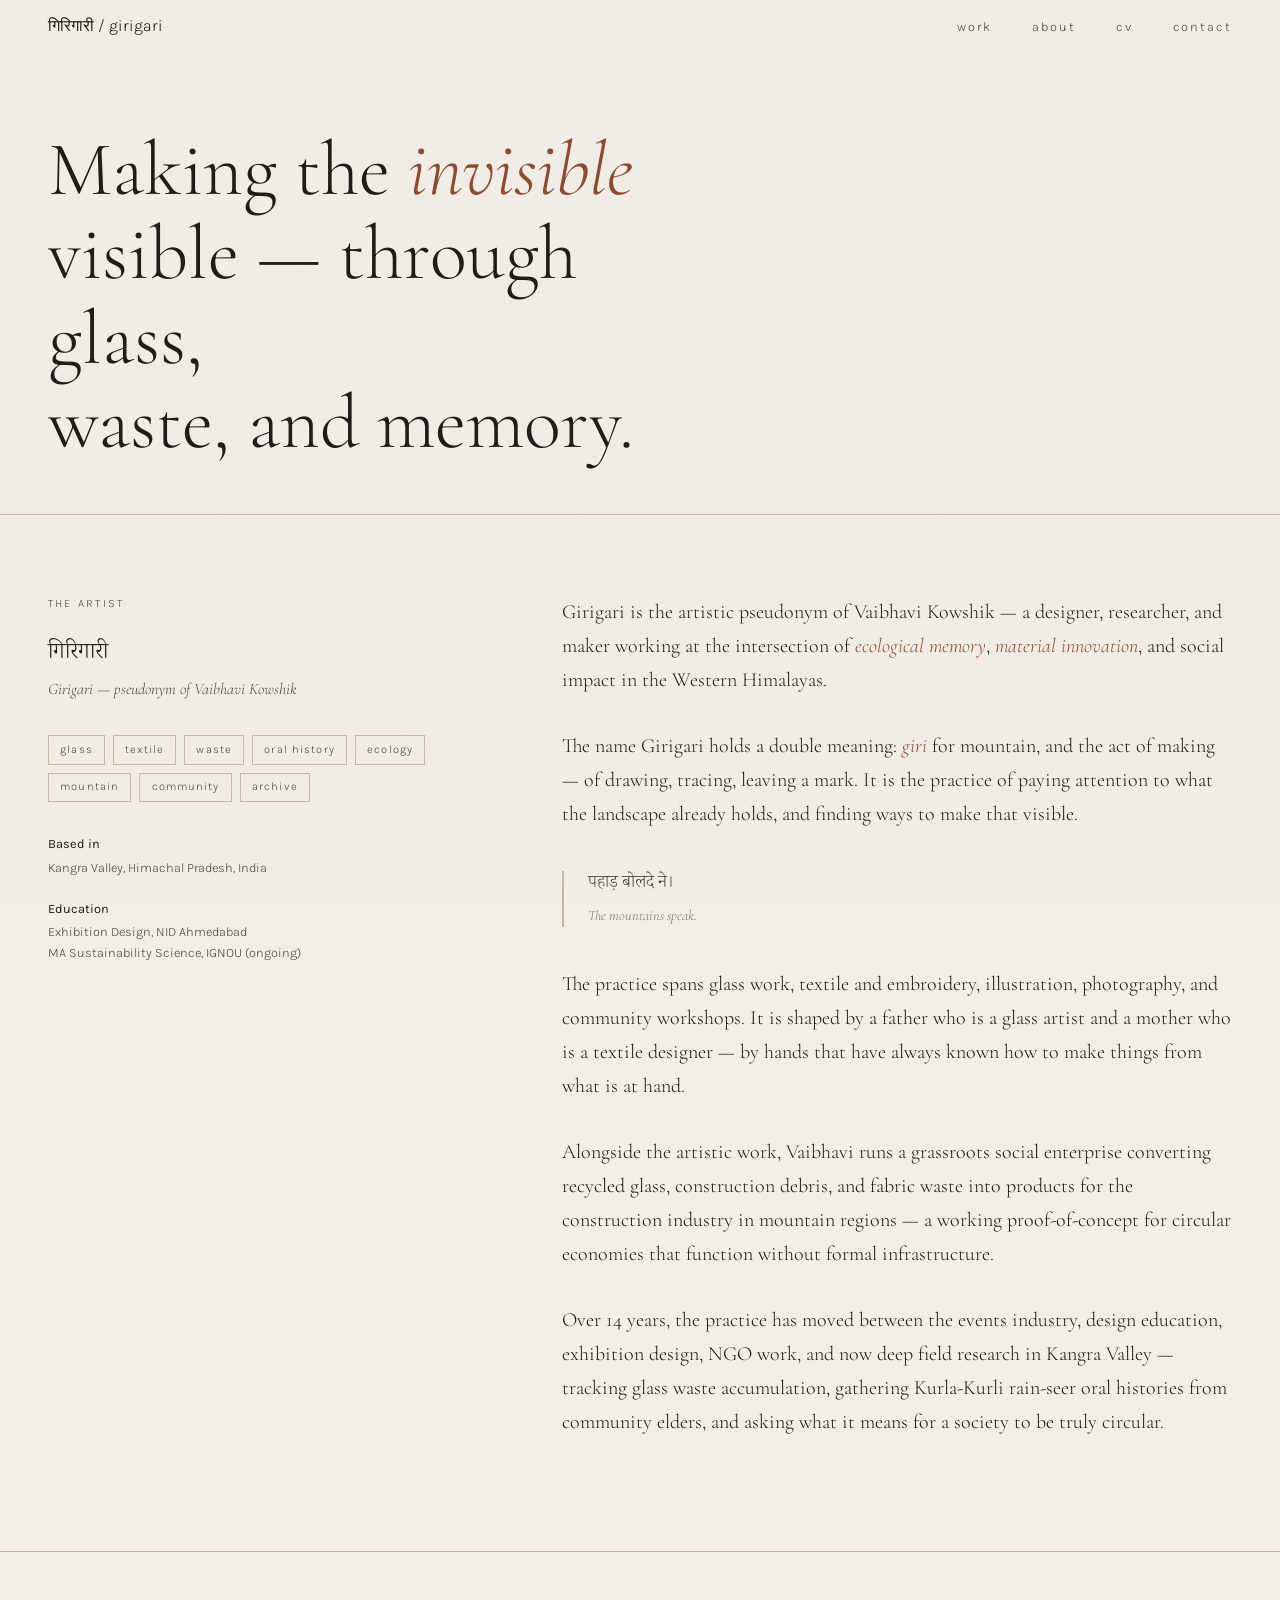
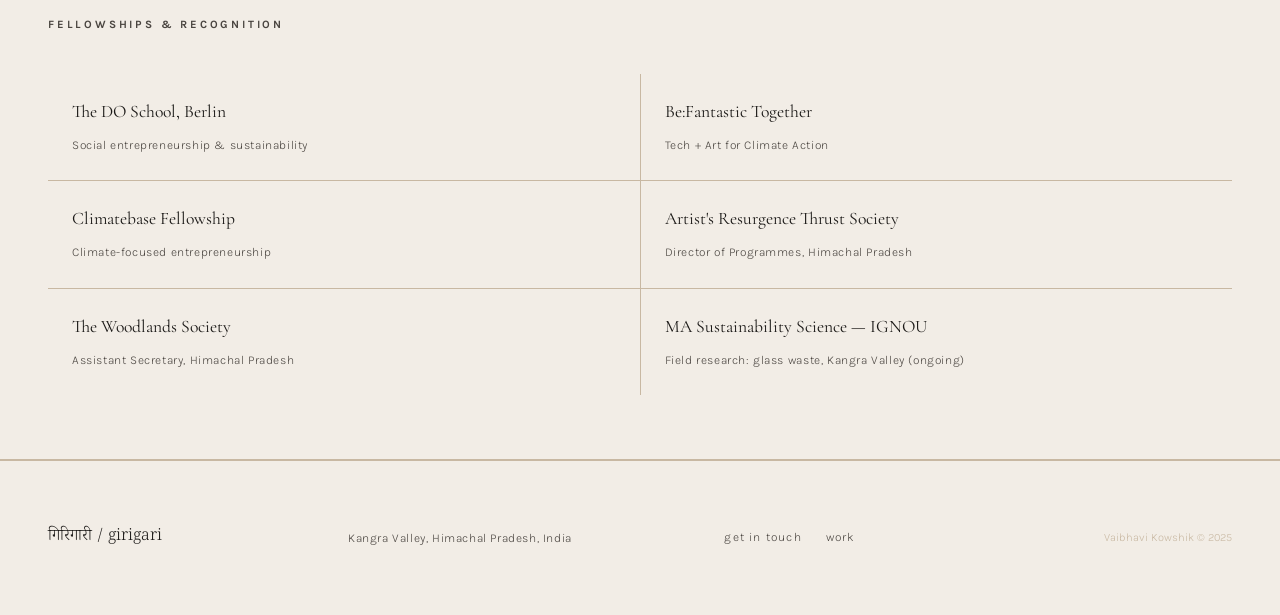
==== about.html @ 3e457ad9 "Update about.html" ====
<!DOCTYPE html>
<html lang="en">
<head>
  <meta charset="UTF-8" />
  <meta name="viewport" content="width=device-width, initial-scale=1.0" />
  <title>About — Girigari</title>
  <link rel="stylesheet" href="style.css" />
  <link rel="preconnect" href="https://fonts.googleapis.com">
  <link href="https://fonts.googleapis.com/css2?family=Cormorant+Garamond:ital,wght@0,300;0,400;1,300;1,400&family=Karla:wght@300;400&family=Noto+Serif+Devanagari:wght@300;400&display=swap" rel="stylesheet">
  <style>
    .about-hero {
      min-height: 50vh;
      display: flex;
      align-items: flex-end;
      padding: 8rem 3rem 3rem;
      border-bottom: 1px solid var(--sand);
    }

    .about-hero h1 {
      font-family: var(--font-serif);
      font-weight: 300;
      font-size: clamp(2.5rem, 6vw, 5rem);
      line-height: 1.1;
      max-width: 700px;
    }

    .about-hero h1 em {
      font-style: italic;
      color: var(--rust);
    }

    .about-body {
      display: grid;
      grid-template-columns: 1fr 1.6fr;
      gap: 6rem;
      padding: 5rem 3rem;
      border-bottom: 1px solid var(--sand);
    }

    .about-sidebar {
      position: sticky;
      top: 6rem;
      height: fit-content;
    }

    .about-sidebar-label {
      font-size: 0.7rem;
      letter-spacing: 0.2em;
      text-transform: uppercase;
      color: var(--ink-light);
      margin-bottom: 1.5rem;
    }

    .about-sidebar-name {
      font-family: var(--font-devanagari);
      font-size: 1.4rem;
      color: var(--ink);
      margin-bottom: 0.3rem;
    }

    .about-sidebar-name-en {
      font-family: var(--font-serif);
      font-style: italic;
      font-size: 1rem;
      color: var(--ink-light);
      margin-bottom: 2rem;
    }

    .about-sidebar-tags {
      display: flex;
      flex-wrap: wrap;
      gap: 0.5rem;
      margin-bottom: 2rem;
    }

    .tag {
      font-size: 0.7rem;
      letter-spacing: 0.1em;
      padding: 0.3rem 0.7rem;
      border: 1px solid var(--sand);
      color: var(--ink-light);
    }

    .about-sidebar-location {
      font-size: 0.8rem;
      color: var(--ink-light);
      line-height: 1.6;
    }

    .about-sidebar-location strong {
      display: block;
      font-weight: 400;
      color: var(--ink);
      margin-bottom: 0.2rem;
    }

    .about-content p {
      font-family: var(--font-serif);
      font-size: 1.25rem;
      font-weight: 300;
      line-height: 1.7;
      color: var(--ink);
      margin-bottom: 2rem;
    }

    .about-content p em {
      font-style: italic;
      color: var(--rust);
    }

    .about-content .pahari-aside {
      border-left: 2px solid var(--sand);
      padding-left: 1.5rem;
      margin: 2.5rem 0;
    }

    .about-content .pahari-aside .pahari {
      font-size: 1.1rem;
    }

    .fellowships {
      padding: 4rem 3rem;
      border-bottom: 1px solid var(--sand);
    }

    .fellowships h2 {
      font-family: var(--font-sans);
      font-size: 0.7rem;
      letter-spacing: 0.25em;
      text-transform: uppercase;
      color: var(--ink-light);
      margin-bottom: 2.5rem;
    }

    .fellowship-list {
      list-style: none;
      display: grid;
      grid-template-columns: repeat(2, 1fr);
      gap: 1px;
      background: var(--sand);
    }

    .fellowship-list li {
      background: var(--cream);
      padding: 1.5rem;
    }

    .fellowship-list li strong {
      display: block;
      font-family: var(--font-serif);
      font-size: 1.1rem;
      font-weight: 400;
      margin-bottom: 0.3rem;
    }

    .fellowship-list li span {
      font-size: 0.75rem;
      color: var(--ink-light);
      letter-spacing: 0.05em;
    }

    @media (max-width: 900px) {
      .about-hero { padding: 7rem 1.5rem 3rem; }
      .about-body {
        grid-template-columns: 1fr;
        gap: 3rem;
        padding: 3rem 1.5rem;
      }
      .about-sidebar { position: static; }
      .fellowships { padding: 3rem 1.5rem; }
      .fellowship-list { grid-template-columns: 1fr; }
    }
  </style>
</head>
<body>

  <div class="grain"></div>

  <nav>
    <a href="index.html" class="nav-logo">गिरिगारी / girigari</a>
    <ul class="nav-links">
      <li><a href="work.html">work</a></li>
      <li><a href="about.html">about</a></li>
      <li><a href="cv.html">cv</a></li>
      <li><a href="contact.html">contact</a></li>
    </ul>
  </nav>

  <section class="about-hero">
    <h1>
      Making the <em>invisible</em><br/>
      visible — through glass,<br/>
      waste, and memory.
    </h1>
  </section>

  <section class="about-body">
    <div class="about-sidebar reveal">
      <p class="about-sidebar-label">the artist</p>
      <p class="about-sidebar-name">गिरिगारी</p>
      <p class="about-sidebar-name-en">Girigari — pseudonym of Vaibhavi Kowshik</p>
      <div class="about-sidebar-tags">
        <span class="tag">glass</span>
        <span class="tag">textile</span>
        <span class="tag">waste</span>
        <span class="tag">oral history</span>
        <span class="tag">ecology</span>
        <span class="tag">mountain</span>
        <span class="tag">community</span>
        <span class="tag">archive</span>
      </div>
      <div class="about-sidebar-location">
        <strong>Based in</strong>
        Kangra Valley, Himachal Pradesh, India
        <br/><br/>
        <strong>Education</strong>
        Exhibition Design, NID Ahmedabad<br/>
        MA Sustainability Science, IGNOU (ongoing)
      </div>
    </div>

    <div class="about-content reveal">
      <p>
        Girigari is the artistic pseudonym of Vaibhavi Kowshik — a designer, 
        researcher, and maker working at the intersection of <em>ecological memory</em>, 
        <em>material innovation</em>, and social impact in the Western Himalayas.
      </p>

      <p>
        The name Girigari holds a double meaning: <em>giri</em> for mountain, 
        and the act of making — of drawing, tracing, leaving a mark. 
        It is the practice of paying attention to what the landscape already holds, 
        and finding ways to make that visible.
      </p>

      <div class="pahari-aside">
        <span class="pahari">पहाड़ बोलदे ने।</span>
        <span class="pahari-trans">The mountains speak.</span>
      </div>

      <p>
        The practice spans glass work, textile and embroidery, illustration, 
        photography, and community workshops. It is shaped by a father who is 
        a glass artist and a mother who is a textile designer — by hands that 
        have always known how to make things from what is at hand.
      </p>

      <p>
        Alongside the artistic work, Vaibhavi runs a grassroots social enterprise 
        converting recycled glass, construction debris, and fabric waste into 
        products for the construction industry in mountain regions — a working 
        proof-of-concept for circular economies that function without formal infrastructure.
      </p>

      <p>
        Over 14 years, the practice has moved between the events industry, 
        design education, exhibition design, NGO work, and now deep field research 
        in Kangra Valley — tracking glass waste accumulation, gathering Kurla-Kurli 
        rain-seer oral histories from community elders, and asking what it means 
        for a society to be truly circular.
      </p>
    </div>
  </section>

  <section class="fellowships reveal">
    <h2>fellowships & recognition</h2>
    <ul class="fellowship-list">
      <li>
        <strong>The DO School, Berlin</strong>
        <span>Social entrepreneurship & sustainability</span>
      </li>
      <li>
        <strong>Be:Fantastic Together</strong>
        <span>Tech + Art for Climate Action</span>
      </li>
      <li>
        <strong>Climatebase Fellowship</strong>
        <span>Climate-focused entrepreneurship</span>
      </li>
      <li>
        <strong>Artist's Resurgence Thrust Society</strong>
        <span>Director of Programmes, Himachal Pradesh</span>
      </li>
      <li>
        <strong>The Woodlands Society</strong>
        <span>Assistant Secretary, Himachal Pradesh</span>
      </li>
      <li>
        <strong>MA Sustainability Science — IGNOU</strong>
        <span>Field research: glass waste, Kangra Valley (ongoing)</span>
      </li>
    </ul>
  </section>

  <footer>
    <div class="footer-inner">
      <p class="footer-name">गिरिगारी / girigari</p>
      <p class="footer-location">Kangra Valley, Himachal Pradesh, India</p>
      <div class="footer-links">
        <a href="contact.html">get in touch</a>
        <a href="work.html">work</a>
      </div>
      <p class="footer-note">Vaibhavi Kowshik © 2025</p>
    </div>
  </footer>

  <script src="main.js"></script>
</body>
</html>
---- style.css ----
/* ============================================
   GIRIGARI — Handmade, textured, not corporate
   ============================================ */

:root {
  --cream: #f2ede6;
  --ink: #1c1a18;
  --ink-light: #4a4540;
  --rust: #8b4a2f;
  --sage: #6b7c5e;
  --sand: #c8b8a2;
  --glass: rgba(200, 184, 162, 0.15);
  --font-serif: 'Cormorant Garamond', Georgia, serif;
  --font-sans: 'Karla', sans-serif;
  --font-devanagari: 'Noto Serif Devanagari', serif;
}

/* ---- Reset ---- */
*, *::before, *::after { box-sizing: border-box; margin: 0; padding: 0; }
html { scroll-behavior: smooth; }

body {
  background: var(--cream);
  color: var(--ink);
  font-family: var(--font-sans);
  font-weight: 300;
  line-height: 1.6;
  overflow-x: hidden;
}

a { color: inherit; text-decoration: none; }
img { max-width: 100%; display: block; }

/* ---- Grain overlay ---- */
.grain {
  position: fixed;
  inset: 0;
  pointer-events: none;
  z-index: 98;
  opacity: 0.04;
  background-image: url("data:image/svg+xml,%3Csvg viewBox='0 0 200 200' xmlns='http://www.w3.org/2000/svg'%3E%3Cfilter id='n'%3E%3CfeTurbulence type='fractalNoise' baseFrequency='0.9' numOctaves='4' stitchTiles='stitch'/%3E%3C/filter%3E%3Crect width='100%25' height='100%25' filter='url(%23n)'/%3E%3C/svg%3E");
  background-size: 180px 180px;
}

/* ---- Navigation ---- */
nav {
  position: fixed;
  top: 0;
  left: 0;
  right: 0;
  z-index: 100;
  display: flex;
  align-items: center;
  justify-content: space-between;
  padding: 0.8rem 3rem;
}

.nav-logo {
  display: flex;
  align-items: center;
  line-height: 1;
}

.nav-logo img {
  height: 48px;
  width: auto;
  display: block;
  margin-right: 1rem;
}

.nav-links {
  list-style: none;
  display: flex;
  gap: 2.5rem;
}

.nav-links a {
  font-size: 0.8rem;
  letter-spacing: 0.15em;
  text-transform: lowercase;
  color: var(--ink-light);
  transition: color 0.2s;
  position: relative;
}

.nav-links a::after {
  content: '';
  position: absolute;
  bottom: -2px;
  left: 0;
  width: 0;
  height: 1px;
  background: var(--rust);
  transition: width 0.3s ease;
}

.nav-links a:hover { color: var(--ink); }
.nav-links a:hover::after { width: 100%; }

/* ---- Hero ---- */
.hero {
  min-height: 100vh;
  display: flex;
  align-items: flex-end;
  padding: 0 3rem 4rem;
  position: relative;
  border-bottom: 1px solid var(--sand);
}

/* Subtle hand-drawn border feel */
.hero::before {
  content: '';
  position: absolute;
  top: 6rem;
  right: 3rem;
  width: 1px;
  height: 40vh;
  background: linear-gradient(to bottom, transparent, var(--sand), transparent);
}

.hero-text {
  max-width: 700px;
}

.hero-kicker {
  font-family: var(--font-sans);
  font-size: 0.75rem;
  letter-spacing: 0.2em;
  text-transform: uppercase;
  color: var(--rust);
  margin-bottom: 1.5rem;
  opacity: 0;
  animation: fadeUp 0.8s 0.2s forwards;
}

.hero-title {
  font-family: var(--font-serif);
  font-weight: 300;
  font-size: clamp(3.5rem, 8vw, 7rem);
  line-height: 1.05;
  letter-spacing: -0.01em;
  color: var(--ink);
  margin-bottom: 2rem;
  opacity: 0;
  animation: fadeUp 0.8s 0.4s forwards;
}

.hero-title em {
  font-style: italic;
  color: var(--rust);
}

.hero-pahari {
  opacity: 0;
  animation: fadeUp 0.8s 0.6s forwards;
}

.pahari {
  display: block;
  font-family: var(--font-devanagari);
  font-size: 1.2rem;
  color: var(--ink-light);
  margin-bottom: 0.3rem;
}

.pahari-trans {
  display: block;
  font-family: var(--font-serif);
  font-style: italic;
  font-size: 0.9rem;
  color: var(--ink-light);
  opacity: 0.7;
}

.hero-scroll {
  position: absolute;
  bottom: 4rem;
  right: 3rem;
  display: flex;
  flex-direction: column;
  align-items: center;
  gap: 0.8rem;
  opacity: 0;
  animation: fadeUp 0.8s 1s forwards;
}

.hero-scroll span {
  font-size: 0.65rem;
  letter-spacing: 0.2em;
  text-transform: uppercase;
  color: var(--ink-light);
  writing-mode: vertical-rl;
}

.scroll-line {
  width: 1px;
  height: 60px;
  background: linear-gradient(to bottom, var(--sand), transparent);
  animation: scrollPulse 2s ease-in-out infinite;
}

/* ---- Intro ---- */
.intro {
  padding: 6rem 3rem;
  display: flex;
  justify-content: flex-end;
  border-bottom: 1px solid var(--sand);
}

.intro-inner {
  max-width: 520px;
}

.intro-body {
  font-family: var(--font-serif);
  font-size: 1.5rem;
  font-weight: 300;
  line-height: 1.5;
  color: var(--ink);
  margin-bottom: 2rem;
}

.intro-body em {
  font-style: italic;
  color: var(--rust);
}

.link-arrow {
  font-size: 0.8rem;
  letter-spacing: 0.1em;
  color: var(--ink-light);
  border-bottom: 1px solid var(--sand);
  padding-bottom: 2px;
  transition: color 0.2s, border-color 0.2s;
}

.link-arrow:hover {
  color: var(--rust);
  border-color: var(--rust);
}

/* ---- Featured Work ---- */
.featured {
  padding: 5rem 3rem;
}

.section-label {
  font-family: var(--font-sans);
  font-size: 0.7rem;
  letter-spacing: 0.25em;
  text-transform: uppercase;
  color: var(--ink-light);
  margin-bottom: 3rem;
}

.work-grid {
  display: grid;
  grid-template-columns: repeat(3, 1fr);
  grid-template-rows: auto;
  gap: 1.5px;
  background: var(--sand);
}

.work-card {
  background: var(--cream);
  display: flex;
  flex-direction: column;
  transition: background 0.3s;
  cursor: pointer;
}

.work-card:hover {
  background: #ede8e0;
}

.work-card--large {
  grid-column: span 2;
}

.work-card-img {
  aspect-ratio: 16/9;
  position: relative;
  overflow: hidden;
}

.work-card--large .work-card-img {
  aspect-ratio: 21/9;
}

.work-card-texture {
  position: absolute;
  inset: 0;
  background-image: url("data:image/svg+xml,%3Csvg viewBox='0 0 200 200' xmlns='http://www.w3.org/2000/svg'%3E%3Cfilter id='n'%3E%3CfeTurbulence type='fractalNoise' baseFrequency='0.65' numOctaves='3' stitchTiles='stitch'/%3E%3C/filter%3E%3Crect width='100%25' height='100%25' filter='url(%23n)' opacity='0.15'/%3E%3C/svg%3E");
  background-size: 150px;
  mix-blend-mode: multiply;
}

.work-card-tag {
  position: absolute;
  bottom: 1rem;
  left: 1rem;
  font-size: 0.65rem;
  letter-spacing: 0.15em;
  text-transform: uppercase;
  color: var(--ink);
  background: rgba(242, 237, 230, 0.85);
  padding: 0.25rem 0.6rem;
  backdrop-filter: blur(4px);
}

.work-card-body {
  padding: 1.5rem;
  border-top: 1px solid var(--sand);
  flex: 1;
}

.work-card-body h3 {
  font-family: var(--font-serif);
  font-weight: 400;
  font-size: 1.3rem;
  margin-bottom: 0.5rem;
  color: var(--ink);
}

.work-card-body p {
  font-size: 0.85rem;
  color: var(--ink-light);
  line-height: 1.5;
  margin-bottom: 1rem;
}

.work-year {
  font-size: 0.7rem;
  letter-spacing: 0.1em;
  color: var(--rust);
  opacity: 0.8;
}

/* ---- Pahari Interlude ---- */
.interlude {
  padding: 7rem 3rem;
  text-align: center;
  border-top: 1px solid var(--sand);
  border-bottom: 1px solid var(--sand);
  position: relative;
  overflow: hidden;
}

.interlude::before {
  content: '◦';
  position: absolute;
  font-size: 20rem;
  color: var(--sand);
  top: 50%;
  left: 50%;
  transform: translate(-50%, -50%);
  line-height: 1;
  pointer-events: none;
  opacity: 0.3;
}

.interlude-pahari {
  font-family: var(--font-devanagari);
  font-size: clamp(1.5rem, 3vw, 2.5rem);
  color: var(--ink);
  margin-bottom: 0.8rem;
  position: relative;
}

.interlude-trans {
  font-family: var(--font-serif);
  font-style: italic;
  font-size: 1.1rem;
  color: var(--ink-light);
  opacity: 0.7;
  position: relative;
}

/* ---- Footer ---- */
footer {
  padding: 4rem 3rem;
  border-top: 1px solid var(--sand);
}

.footer-inner {
  display: grid;
  grid-template-columns: 1fr 1fr 1fr 1fr;
  align-items: center;
  gap: 1rem;
}

.footer-name {
  font-family: var(--font-devanagari);
  font-size: 1rem;
  color: var(--ink);
}

.footer-location {
  font-size: 0.75rem;
  color: var(--ink-light);
  letter-spacing: 0.05em;
}

.footer-links {
  display: flex;
  gap: 1.5rem;
  justify-content: center;
}

.footer-links a {
  font-size: 0.75rem;
  letter-spacing: 0.1em;
  color: var(--ink-light);
  border-bottom: 1px solid transparent;
  transition: color 0.2s, border-color 0.2s;
}

.footer-links a:hover {
  color: var(--rust);
  border-color: var(--rust);
}

.footer-note {
  font-size: 0.7rem;
  color: var(--sand);
  text-align: right;
}

/* ---- Animations ---- */
@keyframes fadeUp {
  from { opacity: 0; transform: translateY(20px); }
  to   { opacity: 1; transform: translateY(0); }
}

@keyframes scrollPulse {
  0%, 100% { opacity: 0.4; transform: scaleY(1); }
  50%       { opacity: 1;   transform: scaleY(1.1); }
}

/* Scroll reveal */
.reveal {
  opacity: 0;
  transform: translateY(30px);
  transition: opacity 0.7s ease, transform 0.7s ease;
}

.reveal.visible {
  opacity: 1;
  transform: translateY(0);
}

/* ---- Responsive ---- */
@media (max-width: 900px) {
  nav { padding: 1.2rem 1.5rem; }

  .hero { padding: 0 1.5rem 4rem; }
  .hero-scroll { right: 1.5rem; }

  .intro { padding: 4rem 1.5rem; justify-content: flex-start; }
  .featured { padding: 4rem 1.5rem; }

  .work-grid {
    grid-template-columns: 1fr;
  }
  .work-card--large { grid-column: span 1; }

  .footer-inner {
    grid-template-columns: 1fr 1fr;
    row-gap: 1.5rem;
  }

  .footer-note { text-align: left; }
}

@media (max-width: 600px) {
  .hero-title { font-size: clamp(2.8rem, 12vw, 4rem); }
  .nav-links { gap: 1.2rem; }
  .interlude { padding: 5rem 1.5rem; }
  footer { padding: 3rem 1.5rem; }
  .footer-inner { grid-template-columns: 1fr; }
}
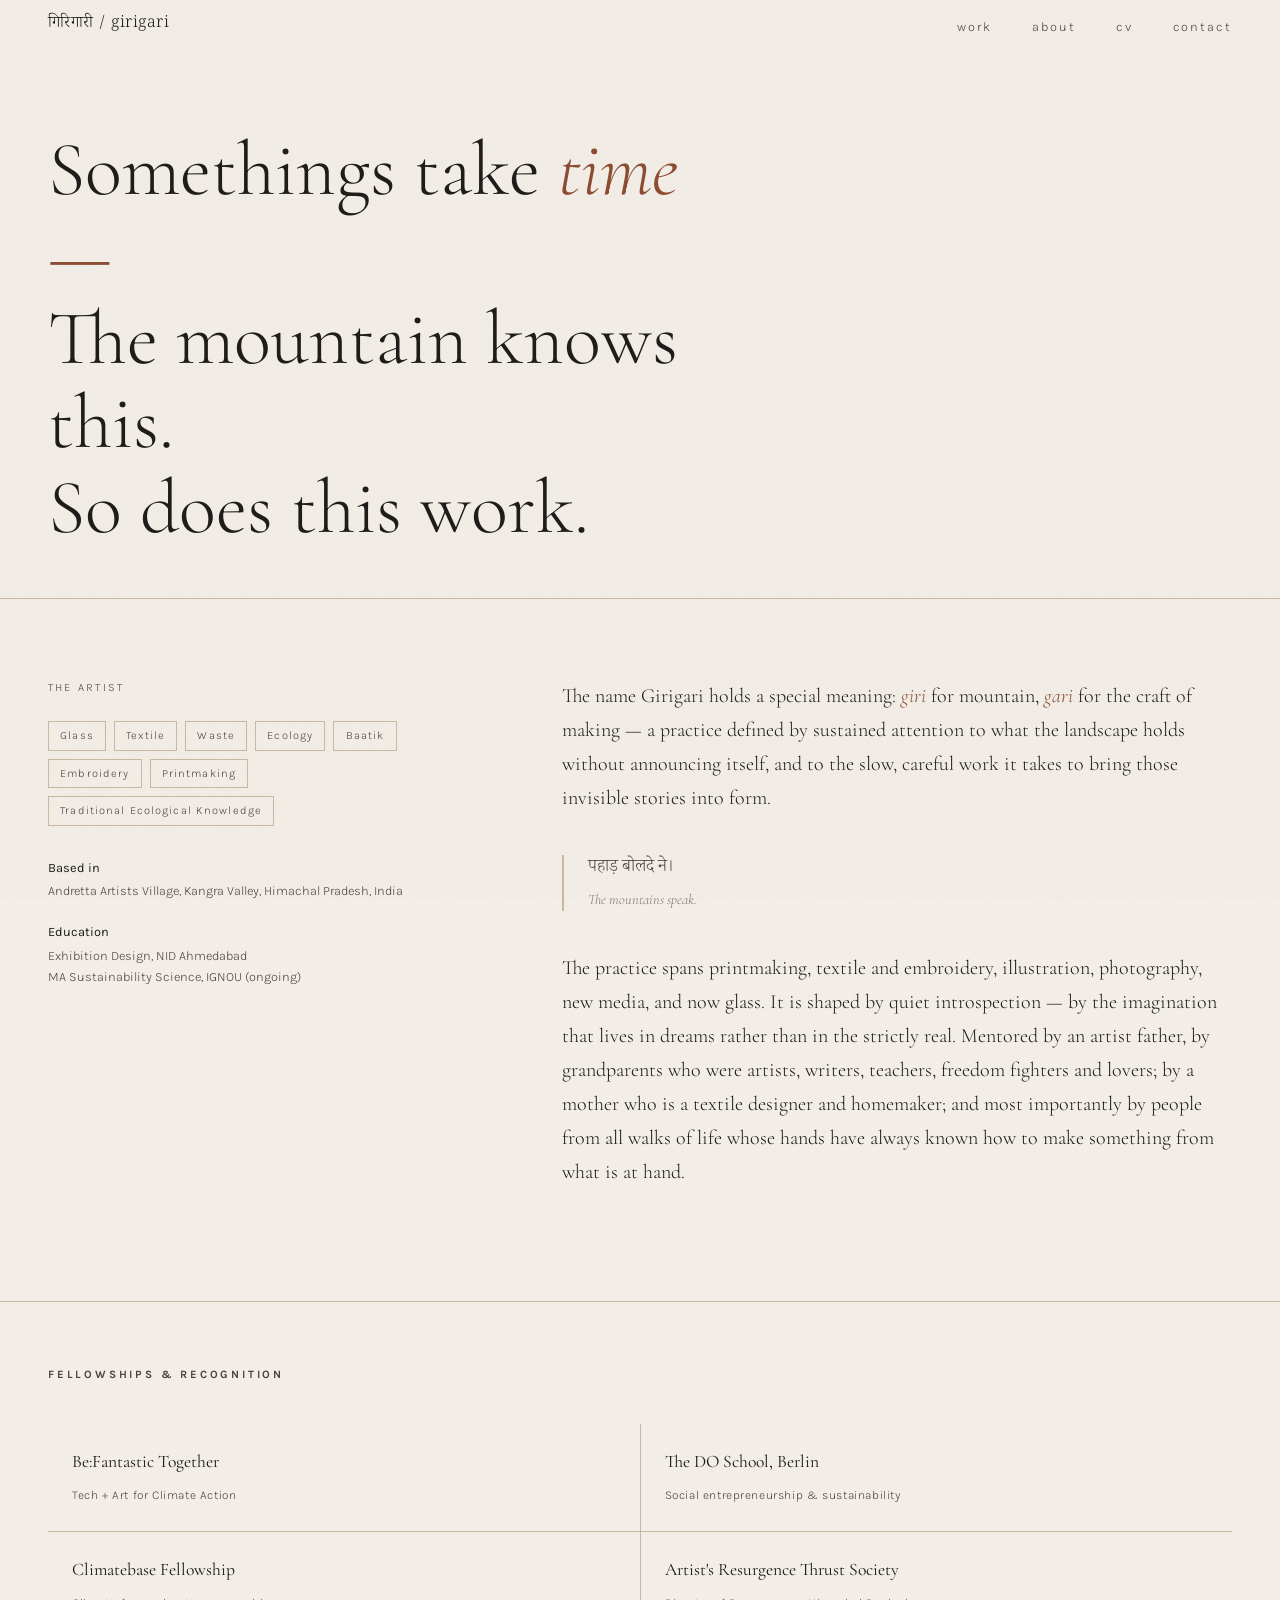
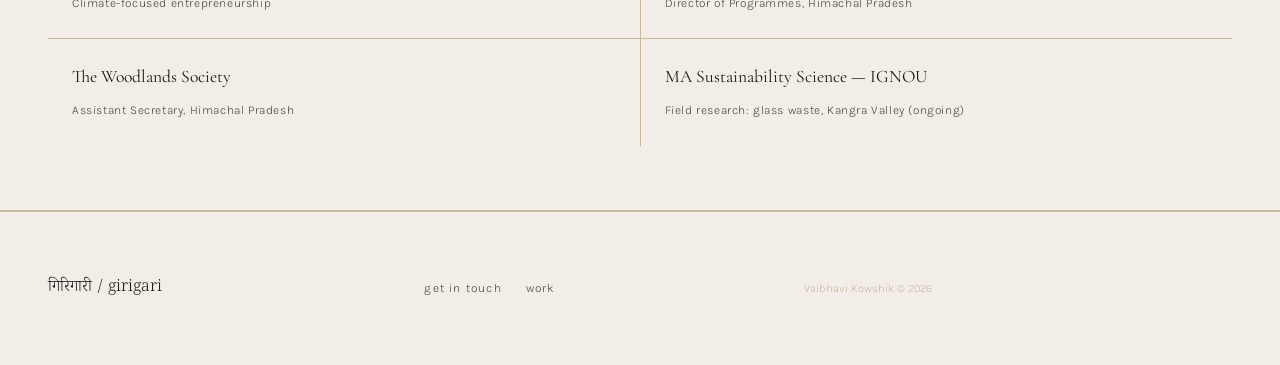
==== commit 92dee93c: "Update about.html" ====
--- a/about.html
+++ b/about.html
@@ -188,30 +188,28 @@
 
   <section class="about-hero">
     <h1>
-      Making the <em>invisible</em><br/>
-      visible — through glass,<br/>
-      waste, and memory.
+      Somethings take <em>time — </em><br/>
+      The mountain knows this.<br/>
+      So does this work.
     </h1>
   </section>
 
   <section class="about-body">
     <div class="about-sidebar reveal">
       <p class="about-sidebar-label">the artist</p>
-      <p class="about-sidebar-name">गिरिगारी</p>
-      <p class="about-sidebar-name-en">Girigari — pseudonym of Vaibhavi Kowshik</p>
       <div class="about-sidebar-tags">
-        <span class="tag">glass</span>
-        <span class="tag">textile</span>
-        <span class="tag">waste</span>
-        <span class="tag">oral history</span>
-        <span class="tag">ecology</span>
-        <span class="tag">mountain</span>
-        <span class="tag">community</span>
-        <span class="tag">archive</span>
-      </div>
+        <span class="tag">Glass</span>
+        <span class="tag">Textile</span>
+        <span class="tag">Waste</span>
+        <span class="tag">Ecology</span>
+        <span class="tag">Baatik</span>
+        <span class="tag">Embroidery</span>
+        <span class="tag">Printmaking</span>
+        <span class="tag">Traditional Ecological Knowledge</span>
+        </div>
       <div class="about-sidebar-location">
         <strong>Based in</strong>
-        Kangra Valley, Himachal Pradesh, India
+        Andretta Artists Village, Kangra Valley, Himachal Pradesh, India
         <br/><br/>
         <strong>Education</strong>
         Exhibition Design, NID Ahmedabad<br/>
@@ -221,16 +219,10 @@
 
     <div class="about-content reveal">
       <p>
-        Girigari is the artistic pseudonym of Vaibhavi Kowshik — a designer, 
-        researcher, and maker working at the intersection of <em>ecological memory</em>, 
-        <em>material innovation</em>, and social impact in the Western Himalayas.
-      </p>
-
-      <p>
-        The name Girigari holds a double meaning: <em>giri</em> for mountain, 
-        and the act of making — of drawing, tracing, leaving a mark. 
-        It is the practice of paying attention to what the landscape already holds, 
-        and finding ways to make that visible.
+        The name Girigari holds a special meaning: <em>giri</em> for mountain,  <em>gari</em>  
+        for the craft of making — a practice defined by sustained attention to what the landscape holds 
+        without announcing itself, and to the slow, careful work it takes to bring those invisible stories into form.
+        
       </p>
 
       <div class="pahari-aside">
@@ -239,25 +231,13 @@
       </div>
 
       <p>
-        The practice spans glass work, textile and embroidery, illustration, 
-        photography, and community workshops. It is shaped by a father who is 
-        a glass artist and a mother who is a textile designer — by hands that 
-        have always known how to make things from what is at hand.
-      </p>
-
-      <p>
-        Alongside the artistic work, Vaibhavi runs a grassroots social enterprise 
-        converting recycled glass, construction debris, and fabric waste into 
-        products for the construction industry in mountain regions — a working 
-        proof-of-concept for circular economies that function without formal infrastructure.
-      </p>
-
-      <p>
-        Over 14 years, the practice has moved between the events industry, 
-        design education, exhibition design, NGO work, and now deep field research 
-        in Kangra Valley — tracking glass waste accumulation, gathering Kurla-Kurli 
-        rain-seer oral histories from community elders, and asking what it means 
-        for a society to be truly circular.
+        The practice spans printmaking, textile and embroidery, illustration, photography, new media, and now glass. 
+        It is shaped by quiet introspection — by the imagination that lives in dreams rather than in the strictly real.
+        Mentored by an artist father, by grandparents who were artists, writers, teachers, freedom fighters and lovers; 
+        by a mother who is a textile designer and homemaker; 
+        
+        and most importantly by people from all walks of life whose hands 
+        have always known how to make something from what is at hand.
       </p>
     </div>
   </section>
@@ -266,12 +246,12 @@
     <h2>fellowships & recognition</h2>
     <ul class="fellowship-list">
       <li>
+        <strong>Be:Fantastic Together</strong>
+        <span>Tech + Art for Climate Action</span>
+      </li>
+      <li>
         <strong>The DO School, Berlin</strong>
         <span>Social entrepreneurship & sustainability</span>
-      </li>
-      <li>
-        <strong>Be:Fantastic Together</strong>
-        <span>Tech + Art for Climate Action</span>
       </li>
       <li>
         <strong>Climatebase Fellowship</strong>
@@ -295,12 +275,11 @@
   <footer>
     <div class="footer-inner">
       <p class="footer-name">गिरिगारी / girigari</p>
-      <p class="footer-location">Kangra Valley, Himachal Pradesh, India</p>
       <div class="footer-links">
         <a href="contact.html">get in touch</a>
         <a href="work.html">work</a>
       </div>
-      <p class="footer-note">Vaibhavi Kowshik © 2025</p>
+      <p class="footer-note">Vaibhavi Kowshik © 2026</p>
     </div>
   </footer>
 
--- a/style.css
+++ b/style.css
@@ -56,16 +56,11 @@
 }
 
 .nav-logo {
-  display: flex;
-  align-items: center;
-  line-height: 1;
-}
-
-.nav-logo img {
-  height: 48px;
-  width: auto;
-  display: block;
-  margin-right: 1rem;
+  font-family: var(--font-devanagari);
+  font-size: 1rem;
+  letter-spacing: 0.03em;
+  color: var(--ink);
+  line-height: 1.3;
 }
 
 .nav-links {
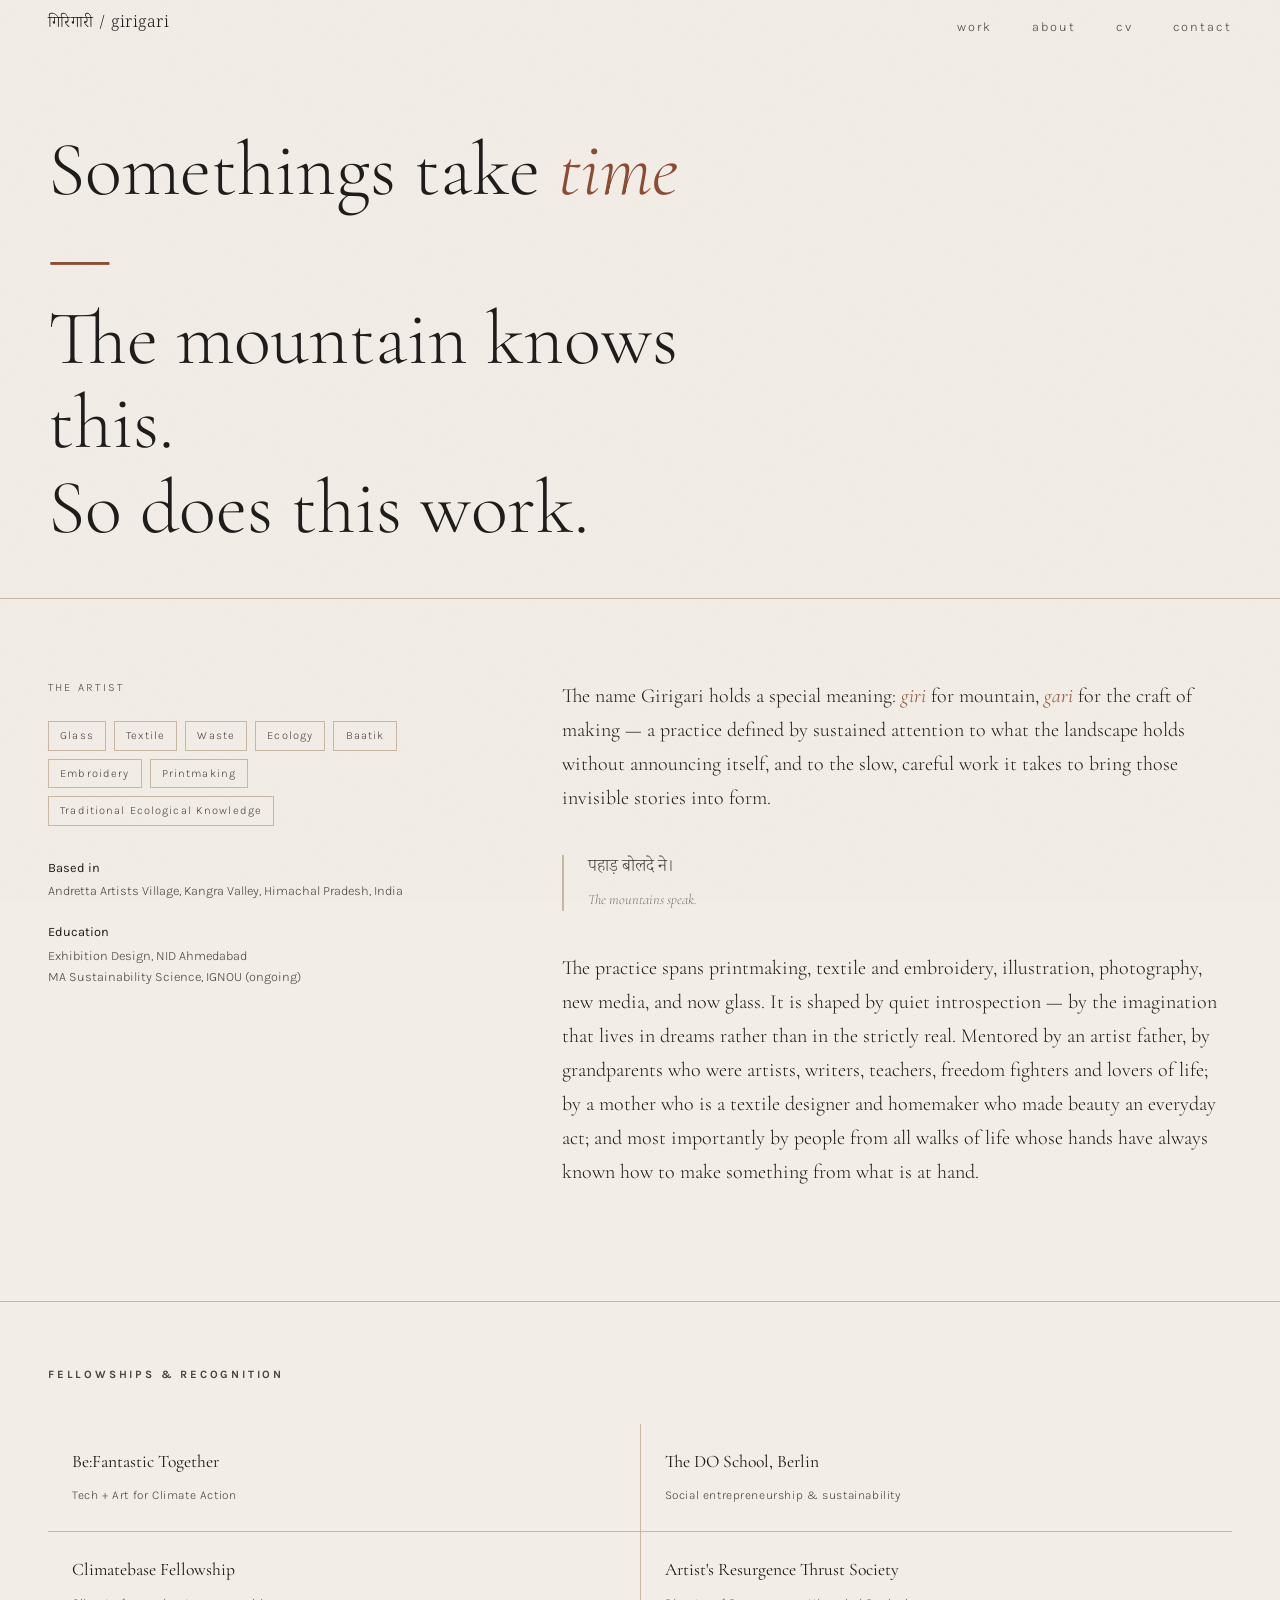
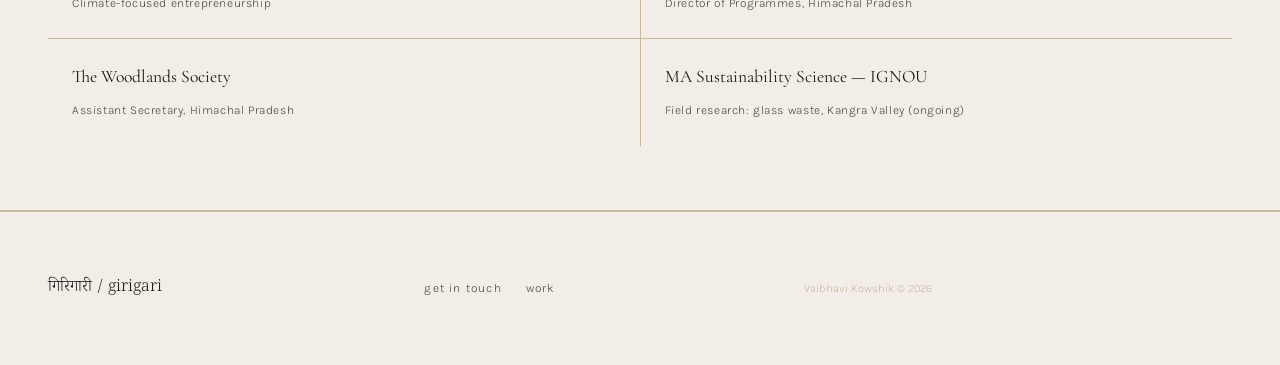
==== commit 93dd201e: "Update about.html" ====
--- a/about.html
+++ b/about.html
@@ -233,11 +233,10 @@
       <p>
         The practice spans printmaking, textile and embroidery, illustration, photography, new media, and now glass. 
         It is shaped by quiet introspection — by the imagination that lives in dreams rather than in the strictly real.
-        Mentored by an artist father, by grandparents who were artists, writers, teachers, freedom fighters and lovers; 
-        by a mother who is a textile designer and homemaker; 
-        
-        and most importantly by people from all walks of life whose hands 
-        have always known how to make something from what is at hand.
+        Mentored by an artist father, by grandparents who were artists, writers, teachers, freedom fighters and lovers of life; 
+        by a mother who is a textile designer and homemaker who made beauty an everyday act; 
+        and most importantly by people from all walks of life whose 
+        hands have always known how to make something from what is at hand.
       </p>
     </div>
   </section>
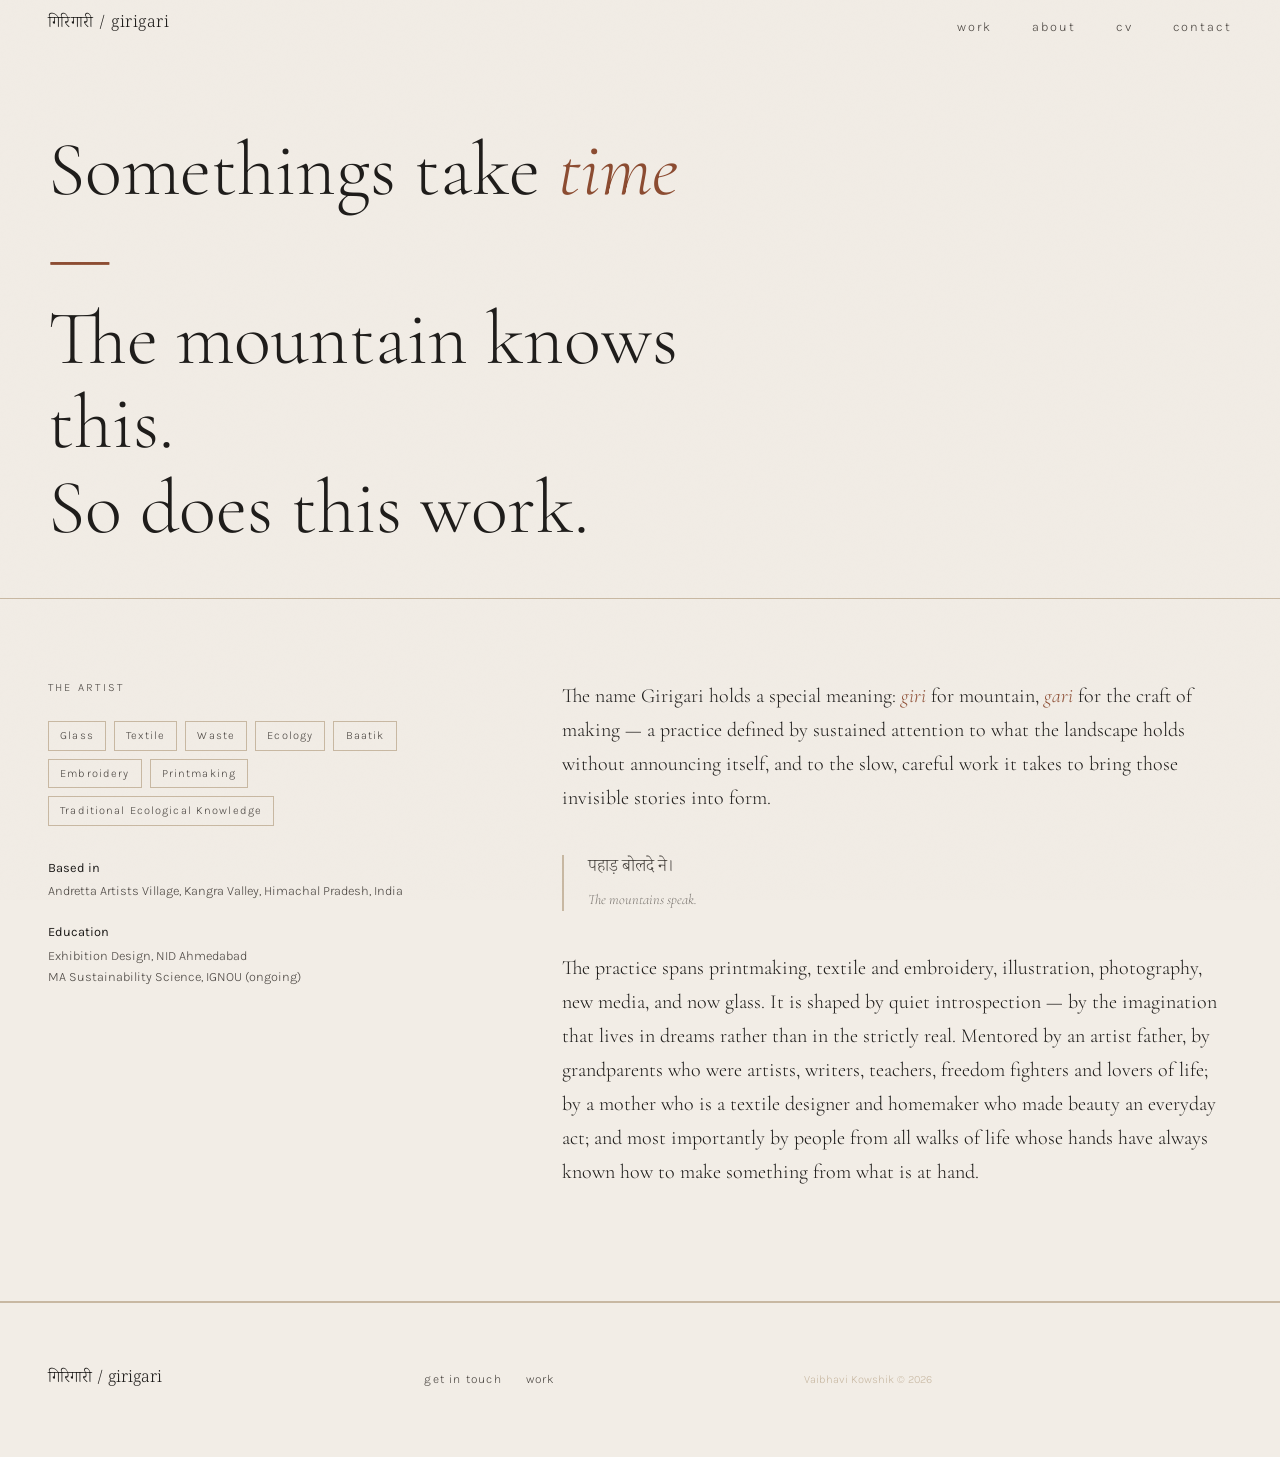
==== commit b159be4b: "Update about.html" ====
--- a/about.html
+++ b/about.html
@@ -241,36 +241,6 @@
     </div>
   </section>
 
-  <section class="fellowships reveal">
-    <h2>fellowships & recognition</h2>
-    <ul class="fellowship-list">
-      <li>
-        <strong>Be:Fantastic Together</strong>
-        <span>Tech + Art for Climate Action</span>
-      </li>
-      <li>
-        <strong>The DO School, Berlin</strong>
-        <span>Social entrepreneurship & sustainability</span>
-      </li>
-      <li>
-        <strong>Climatebase Fellowship</strong>
-        <span>Climate-focused entrepreneurship</span>
-      </li>
-      <li>
-        <strong>Artist's Resurgence Thrust Society</strong>
-        <span>Director of Programmes, Himachal Pradesh</span>
-      </li>
-      <li>
-        <strong>The Woodlands Society</strong>
-        <span>Assistant Secretary, Himachal Pradesh</span>
-      </li>
-      <li>
-        <strong>MA Sustainability Science — IGNOU</strong>
-        <span>Field research: glass waste, Kangra Valley (ongoing)</span>
-      </li>
-    </ul>
-  </section>
-
   <footer>
     <div class="footer-inner">
       <p class="footer-name">गिरिगारी / girigari</p>
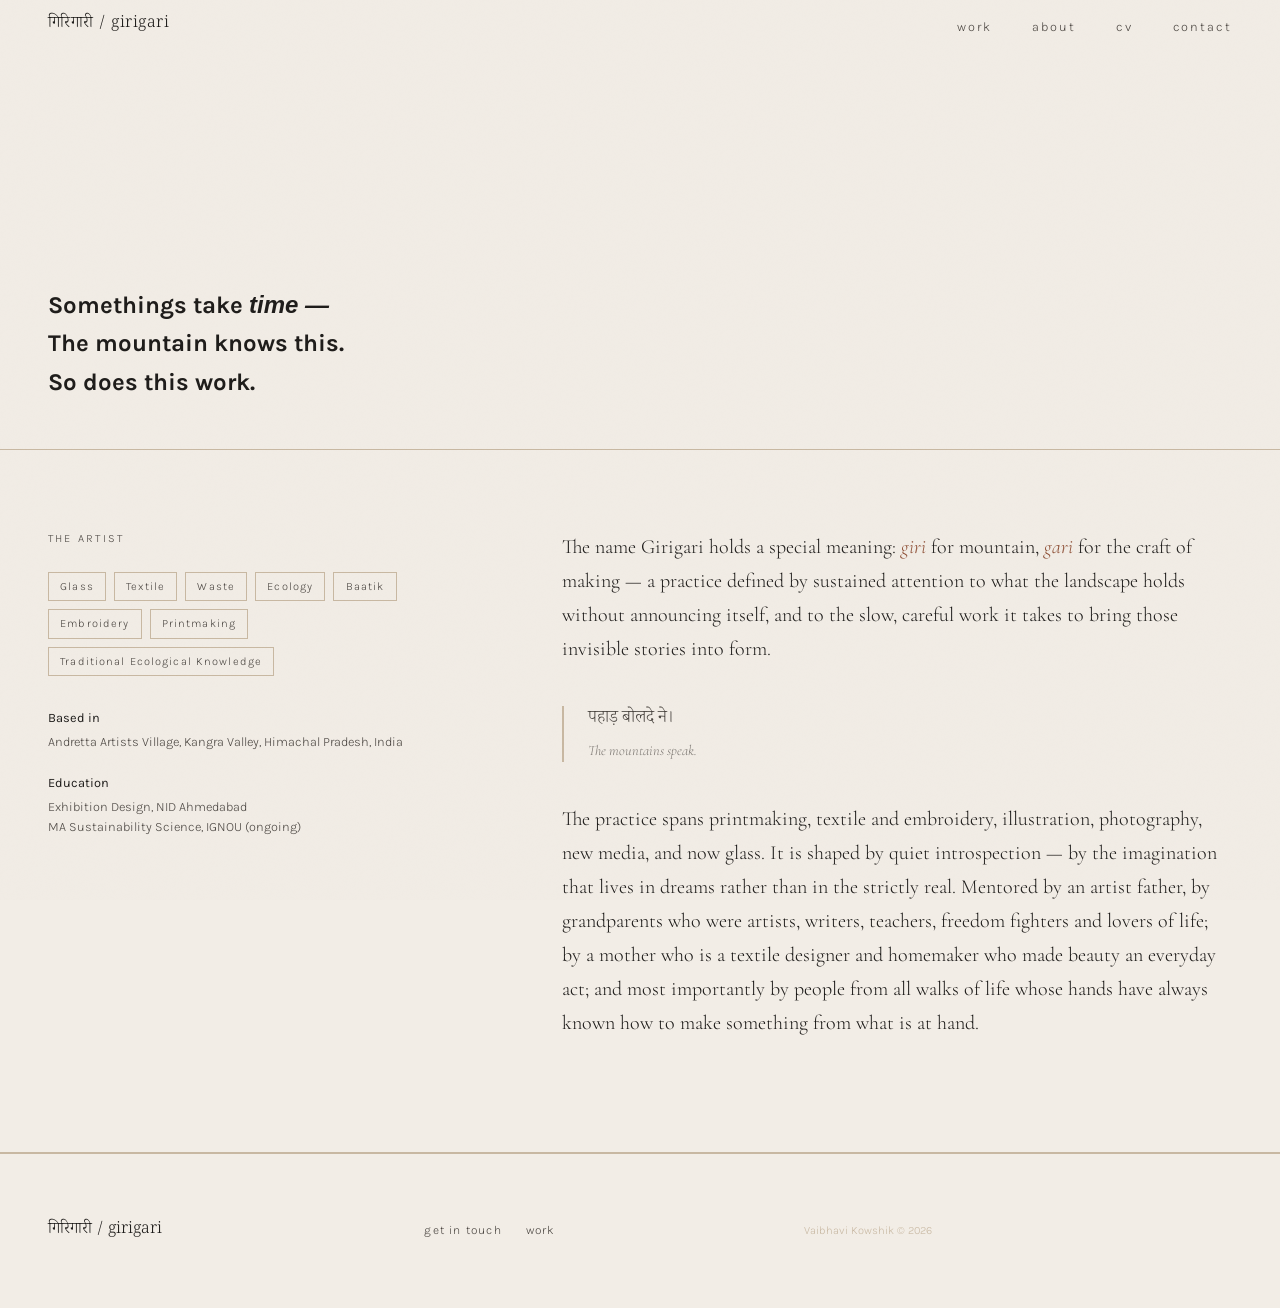
==== commit daae3a60: "Update about.html" ====
--- a/about.html
+++ b/about.html
@@ -187,11 +187,10 @@
   </nav>
 
   <section class="about-hero">
-    <h1>
+    <h2>
       Somethings take <em>time — </em><br/>
-      The mountain knows this.<br/>
-      So does this work.
-    </h1>
+      The mountain knows this.<br/> So does this work.
+    </h2>
   </section>
 
   <section class="about-body">
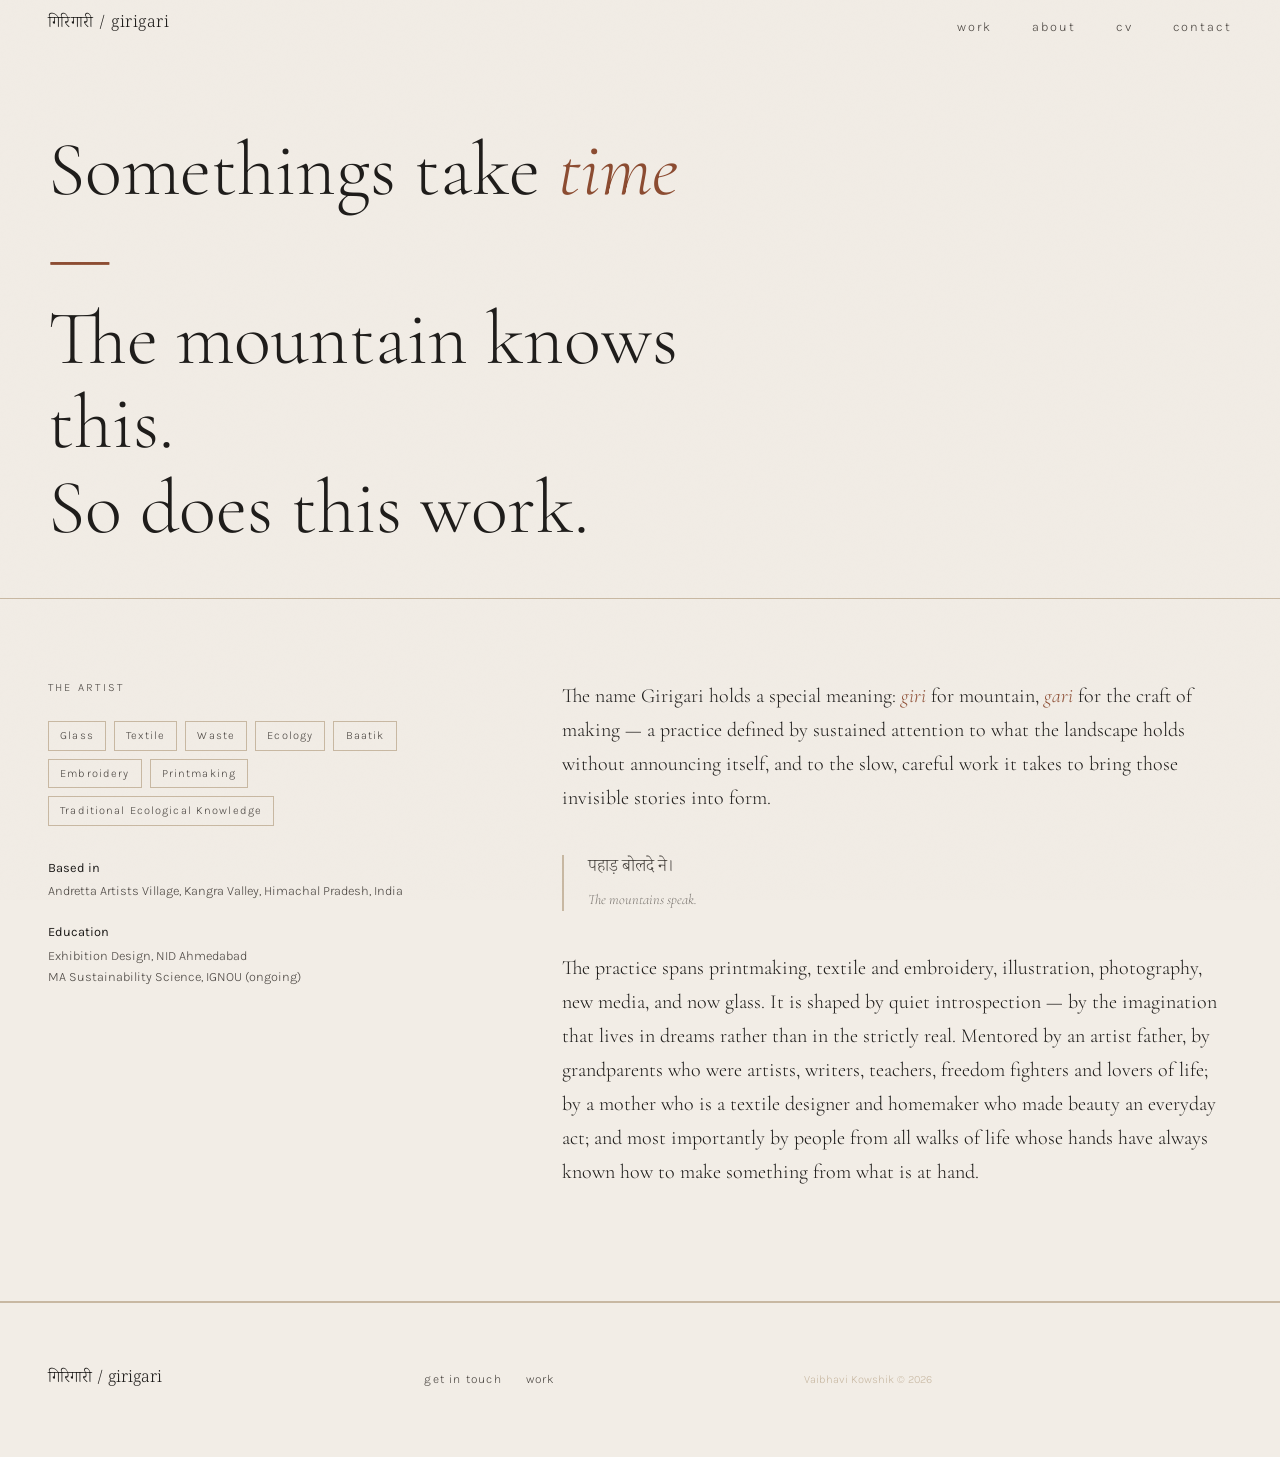
==== commit 3ad53604: "Update about.html" ====
--- a/about.html
+++ b/about.html
@@ -187,10 +187,10 @@
   </nav>
 
   <section class="about-hero">
-    <h2>
+    <h1>
       Somethings take <em>time — </em><br/>
       The mountain knows this.<br/> So does this work.
-    </h2>
+    </h1>
   </section>
 
   <section class="about-body">
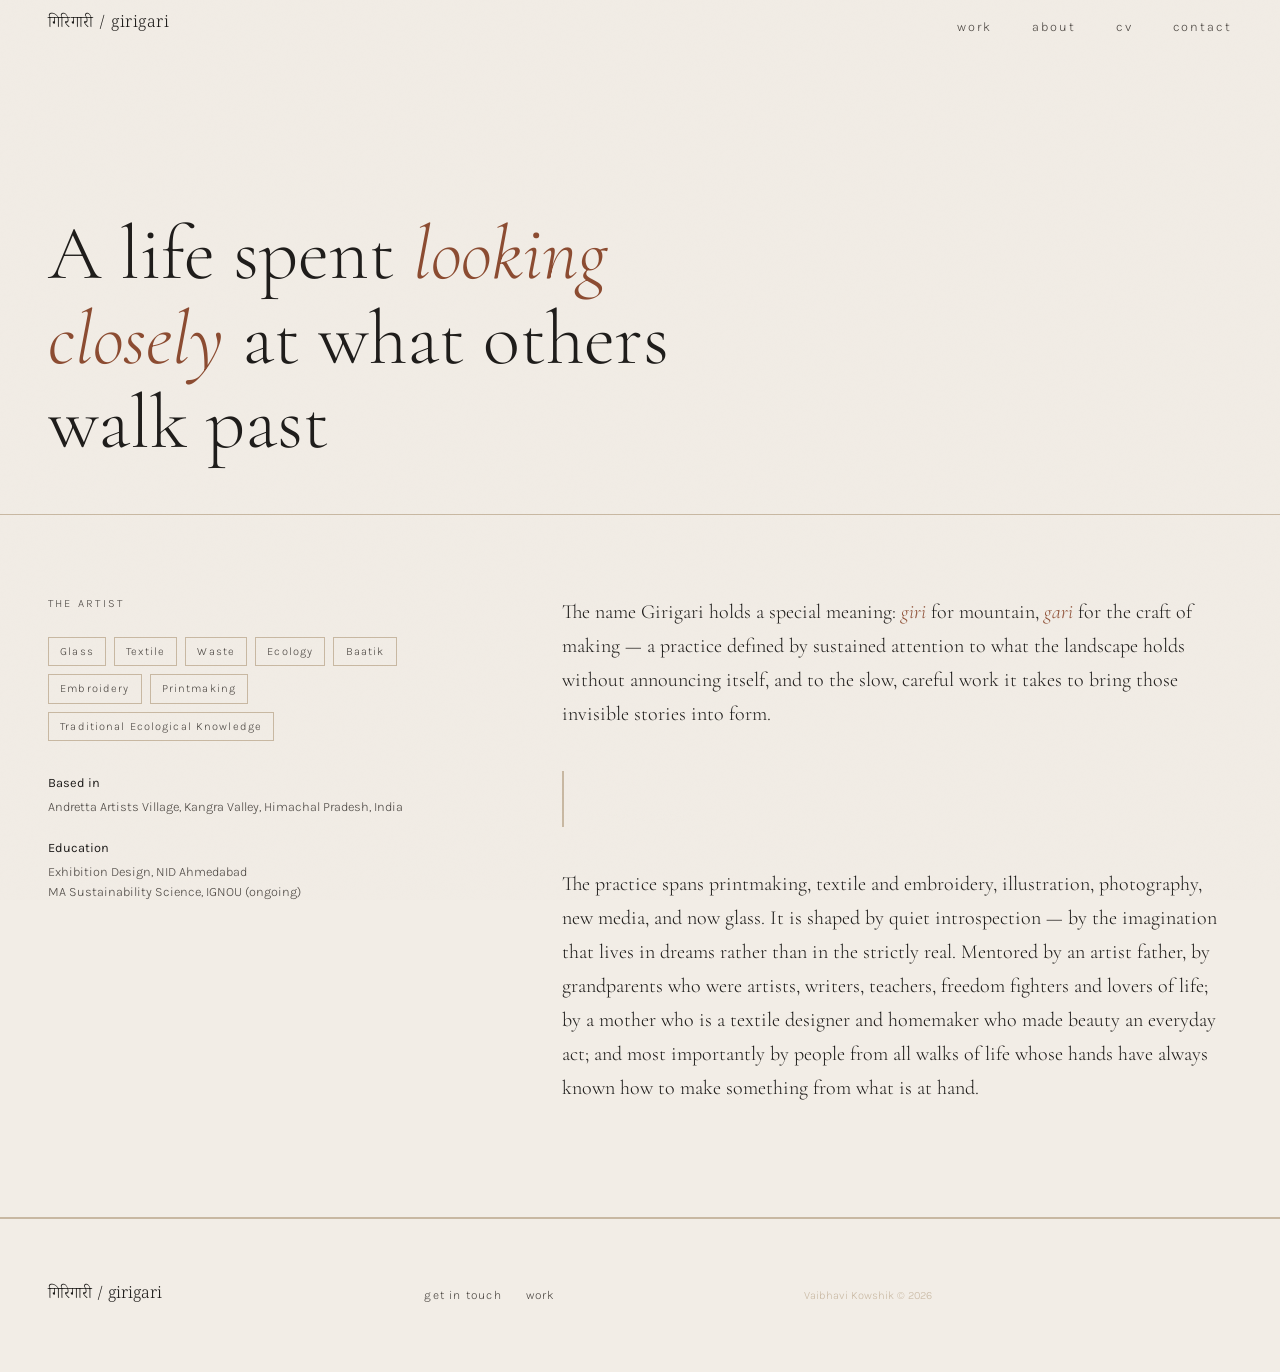
==== commit 7a9b097c: "Update about.html" ====
--- a/about.html
+++ b/about.html
@@ -188,8 +188,7 @@
 
   <section class="about-hero">
     <h1>
-      Somethings take <em>time — </em><br/>
-      The mountain knows this.<br/> So does this work.
+      <br/>A life spent <em>looking closely</em> at what others walk past<br/>
     </h1>
   </section>
 
--- a/style.css
+++ b/style.css
@@ -100,8 +100,10 @@
   padding: 0 3rem 4rem;
   position: relative;
   border-bottom: 1px solid var(--sand);
-}
-
+  background-image: url('images/hero-bg.jpg');
+  background-size: cover;
+  background-position: center;
+}
 /* Subtle hand-drawn border feel */
 .hero::before {
   content: '';
@@ -122,7 +124,7 @@
   font-size: 0.75rem;
   letter-spacing: 0.2em;
   text-transform: uppercase;
-  color: var(--rust);
+  color: var(--cream);
   margin-bottom: 1.5rem;
   opacity: 0;
   animation: fadeUp 0.8s 0.2s forwards;
@@ -134,7 +136,7 @@
   font-size: clamp(3.5rem, 8vw, 7rem);
   line-height: 1.05;
   letter-spacing: -0.01em;
-  color: var(--ink);
+  color: var(--cream);
   margin-bottom: 2rem;
   opacity: 0;
   animation: fadeUp 0.8s 0.4s forwards;
@@ -154,7 +156,7 @@
   display: block;
   font-family: var(--font-devanagari);
   font-size: 1.2rem;
-  color: var(--ink-light);
+  color: var(--cream);
   margin-bottom: 0.3rem;
 }
 
@@ -163,7 +165,7 @@
   font-family: var(--font-serif);
   font-style: italic;
   font-size: 0.9rem;
-  color: var(--ink-light);
+  color: var(--cream);
   opacity: 0.7;
 }
 
@@ -183,7 +185,7 @@
   font-size: 0.65rem;
   letter-spacing: 0.2em;
   text-transform: uppercase;
-  color: var(--ink-light);
+  color: var(--cream);
   writing-mode: vertical-rl;
 }
 
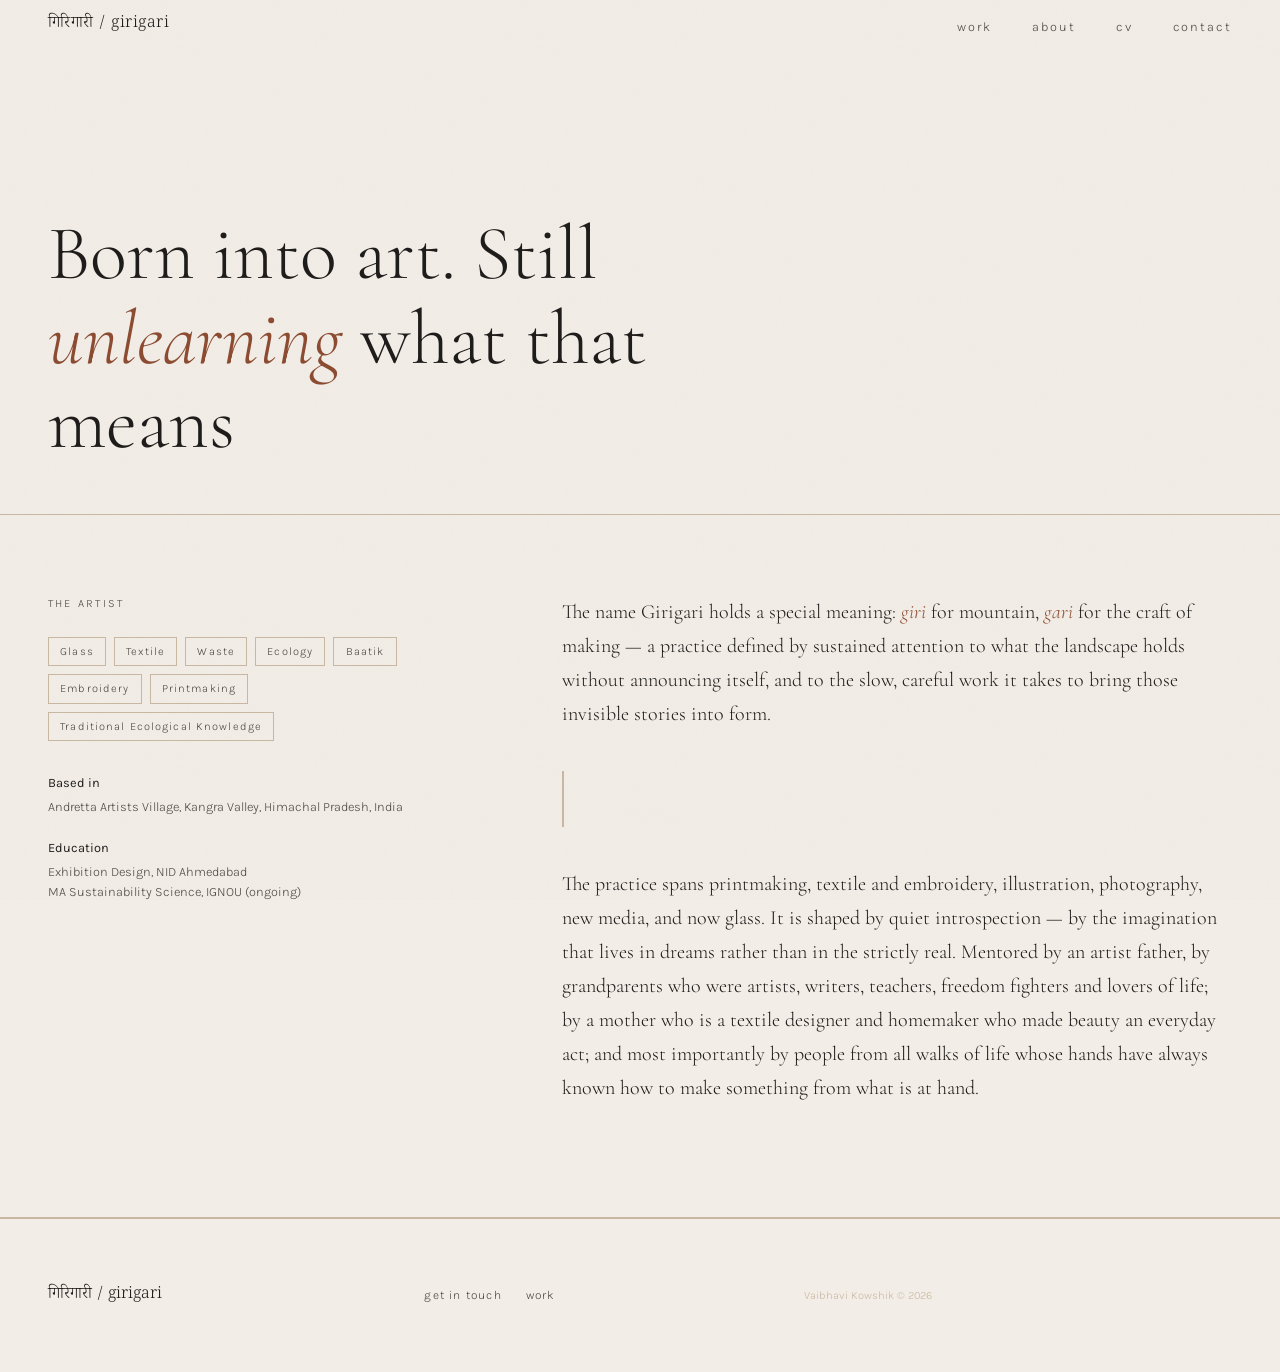
==== commit 1e8e6716: "Update about.html" ====
--- a/about.html
+++ b/about.html
@@ -188,7 +188,7 @@
 
   <section class="about-hero">
     <h1>
-      <br/>A life spent <em>looking closely</em> at what others walk past<br/>
+      <br/> Born into art. Still <em>unlearning </em>what that means<br/>
     </h1>
   </section>
 
